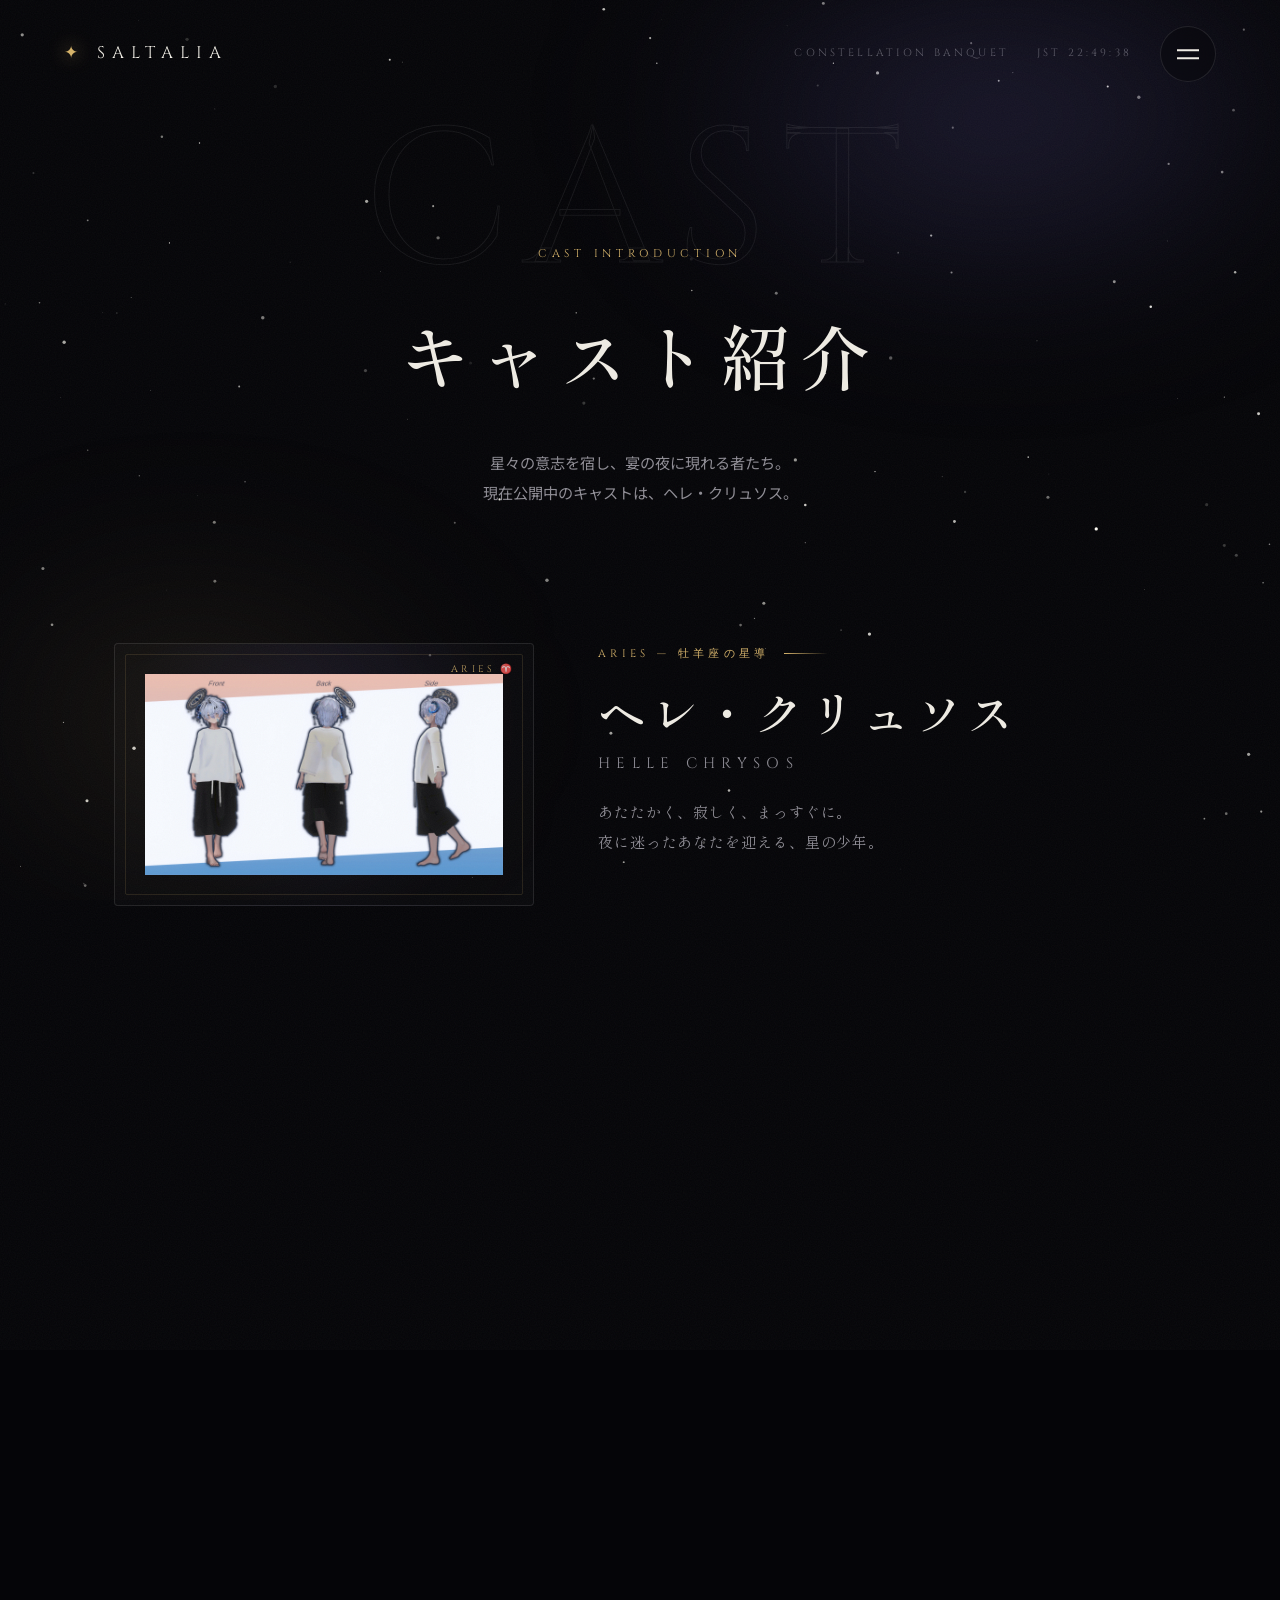
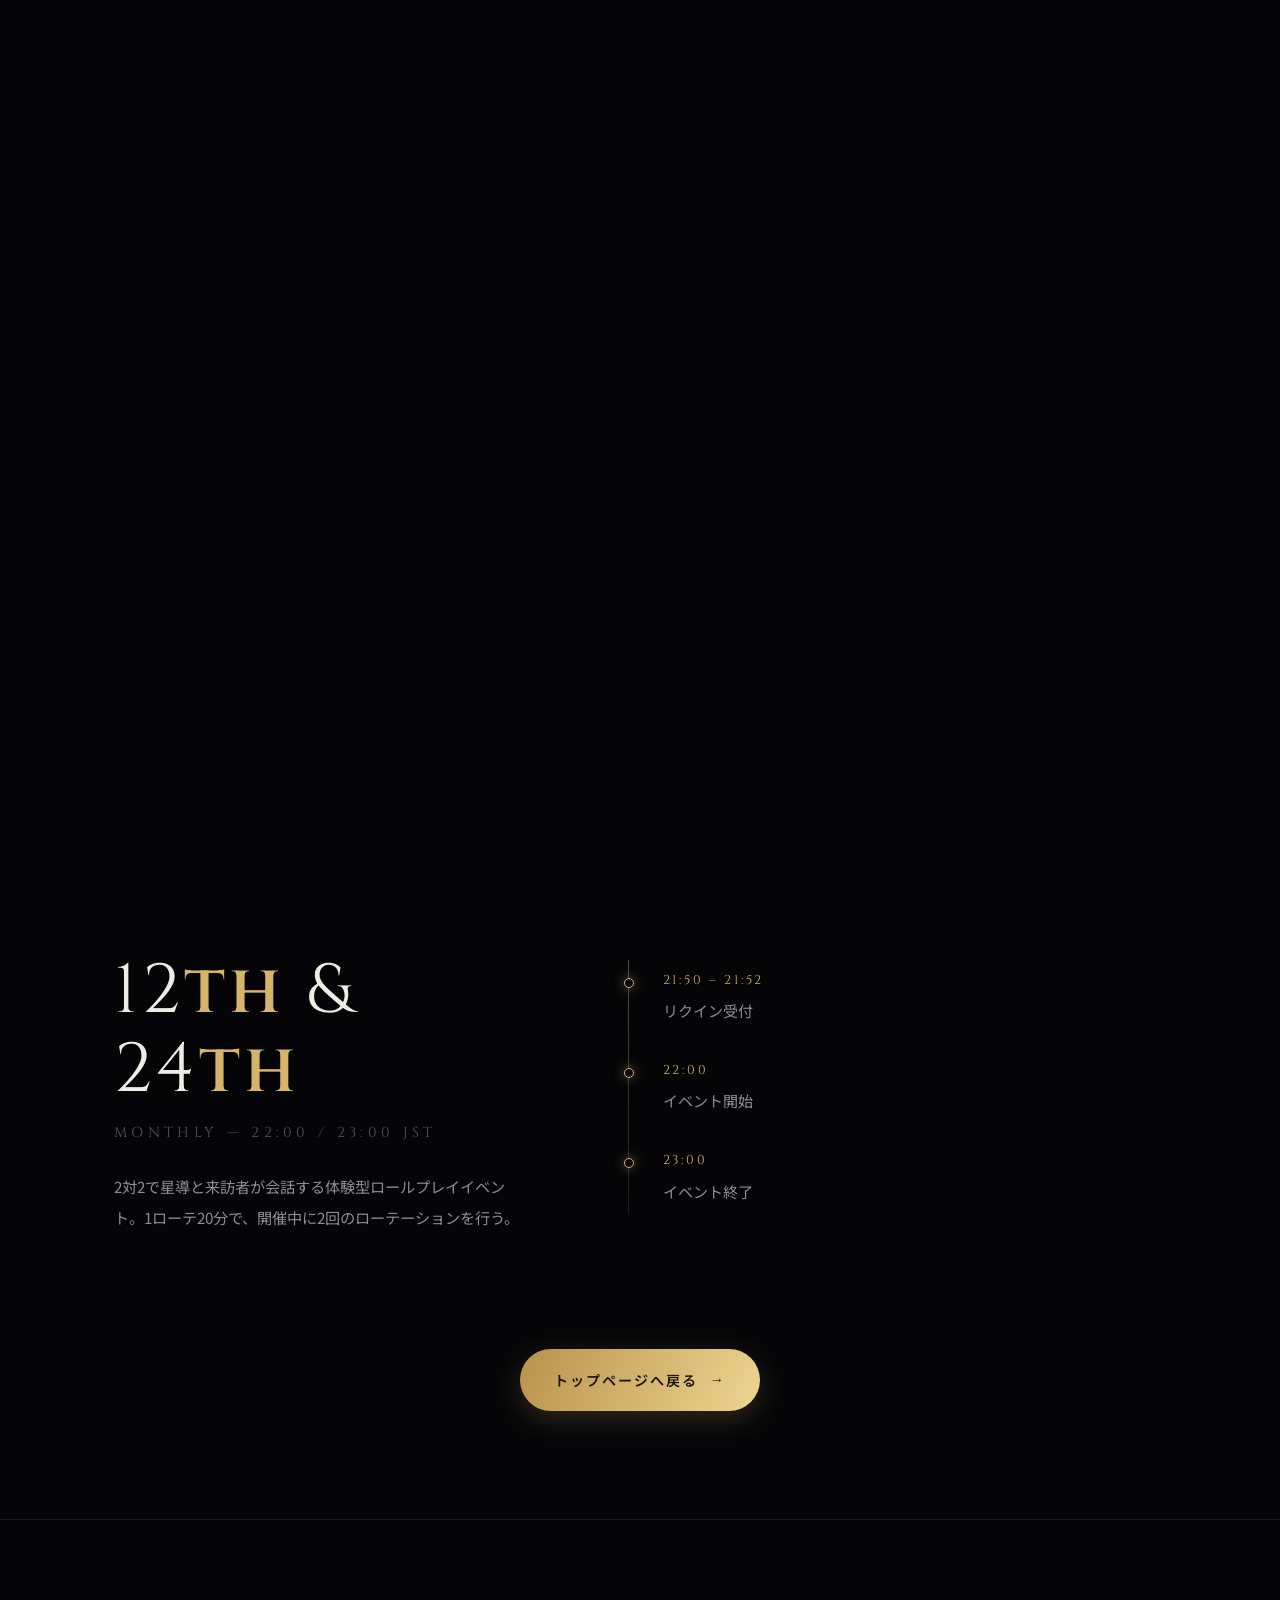
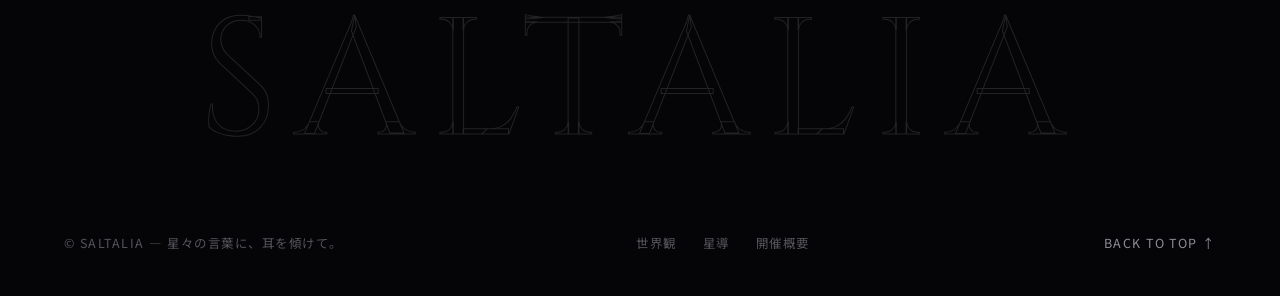
==== cast.html @ f15479ea "Add files via upload" ====
<!doctype html>
<html lang="ja">
<head>
  <meta charset="utf-8" />
  <meta name="viewport" content="width=device-width, initial-scale=1" />
  <title>キャスト紹介｜Saltalia</title>
  <meta name="description" content="Saltalia キャスト紹介ページ。牡羊座の星導、ヘレ・クリュソスのプロフィールを掲載。" />
  <link rel="preconnect" href="https://fonts.googleapis.com">
  <link rel="preconnect" href="https://fonts.gstatic.com" crossorigin>
  <link href="https://fonts.googleapis.com/css2?family=Cinzel:wght@400;500;600&family=Shippori+Mincho:wght@400;500;600&family=Noto+Sans+JP:wght@300;400;500;600&display=swap" rel="stylesheet">
  <link rel="stylesheet" href="styles.css" />
</head>
<body>

  <div class="progress" aria-hidden="true"><i id="progressBar"></i></div>

  <div class="sky" aria-hidden="true">
    <canvas id="starCanvas"></canvas>
    <div class="sky-glow-1"></div>
    <div class="sky-glow-2"></div>
  </div>

  <header class="site-header" id="top">
    <a class="brand" href="index.html"><i>✦</i>SALTALIA</a>
    <div class="header-meta">
      <span class="label">CONSTELLATION BANQUET</span>
      <span class="clock" id="clock">--:--:--</span>
      <button class="menu-btn" type="button" aria-label="メニュー" aria-expanded="false">
        <span></span><span></span>
      </button>
    </div>
  </header>

  <nav class="menu" aria-label="メインメニュー">
    <div class="menu-nav">
      <a href="index.html#story"><em>01</em>世界観</a>
      <a href="index.html#lore"><em>02</em>ことば</a>
      <a href="index.html#cast"><em>03</em>星導と星影</a>
      <a href="index.html#event"><em>04</em>開催概要</a>
      <a href="index.html#visit"><em>05</em>来訪案内</a>
      <a href="cast.html"><em>––</em>キャスト詳細</a>
    </div>
    <div class="menu-aside">
      <p>CONSTELLATION<br>ROLEPLAY EVENT</p>
      <p><strong>12TH &amp; 24TH</strong><br>MONTHLY 22:00 – 23:00</p>
      <p>SOMEWHERE IN<br>THE NIGHT SKY</p>
    </div>
  </nav>

  <main>
    <section class="page-hero">
      <p class="hero-word" aria-hidden="true">CAST</p>
      <p class="hero-eyebrow">CAST INTRODUCTION</p>
      <h1 class="reveal is-visible">キャスト紹介</h1>
      <p class="lead-center reveal is-visible">
        星々の意志を宿し、宴の夜に現れる者たち。<br>
        現在公開中のキャストは、ヘレ・クリュソス。
      </p>
    </section>

    <!-- ==================== helle ==================== -->
    <section class="chapter cast-detail" id="helle">
      <article class="cast-panel">
        <div class="cast-figure reveal">
          <span class="sign">ARIES ♈</span>
          <img src="assets/helle.png" alt="ヘレ・クリュソスの正面・背面・側面の資料画像" />
        </div>
        <div class="cast-info">
          <p class="role reveal">ARIES — 牡羊座の星導</p>
          <h2 class="cast-name reveal">ヘレ・クリュソス</h2>
          <p class="cast-name-en reveal">Helle Chrysos</p>
          <p class="cast-catch reveal">あたたかく、寂しく、まっすぐに。<br>夜に迷ったあなたを迎える、星の少年。</p>
          <p class="reveal">
            人懐っこく、少し甘えるような口調で距離を縮めてくる少年。
            最初は静かで儚げに、けれど言葉を重ねるうちにだんだんと心を開き、
            嬉しそうにはしゃぎながら、まっすぐな瞳で君の話を聞きたがる。
          </p>
          <p class="reveal">
            誰かを大切に思う気持ちは、たしかに残っている。なのに、肝心な記憶だけが欠けている。
            明るく振る舞っていても、ふとした瞬間に寂しさがにじむのは、
            「覚えていたいのに、忘れてしまう」——そんな切なさを、ずっと抱えているから。
          </p>
          <p class="reveal">
            ほしるべとして来訪者を導く存在でありながら、彼自身もまた、星に何かを捧げている。
            だからだろうか。楽しい時間が終わりに近づくと、「もう帰っちゃうの？」と、
            別れを惜しむ感情を隠せなくなる。忘れることを、誰よりも怖がっている少年。
          </p>

          <div class="profile reveal">
            <div><span>星座</span><strong>牡羊座 ♈</strong></div>
            <div><span>一人称</span><strong>ぼく</strong></div>
            <div><span>性別</span><strong>男性</strong></div>
            <div><span>年齢</span><strong>17歳前後の少年のような姿</strong></div>
            <div><span>性格</span><strong>優しい / 人懐っこい / 寂しがり / 甘えたがり</strong></div>
            <div><span>役割</span><strong>夜に迷った人間を導く、ほしるべ</strong></div>
          </div>

          <div class="quote reveal">
            <p>「ようこそ、来訪者さん。ぼくは牡羊座のほしるべ、ヘレ・クリュソス。」</p>
            <p>「今日はここで、君のことをたくさん教えてほしいな。名前も、好きなことも、忘れたくないことも。」</p>
            <p>「……ふふ、大丈夫。ぼくがちゃんと、君のそばで聞いているから。」</p>
          </div>

          <div class="notice reveal">
            <h3>忘れてしまっても——</h3>
            <p>君を大切に思ったことだけは、きっと残っている。覚えていたい。忘れたくない。だから今、君のことを聞かせて。</p>
          </div>

          <ul class="cast-tags reveal">
            <li>人懐っこい</li>
            <li>甘えたがり</li>
            <li>寂しがり</li>
            <li>少し儚い</li>
            <li>感情が素直</li>
            <li>忘れることを怖がっている</li>
          </ul>
        </div>
      </article>
    </section>

    <!-- ==================== event ==================== -->
    <section class="chapter" id="event">
      <div class="chapter-head reveal">
        <p class="chapter-num">EVENT INFO</p>
        <h2 class="chapter-title">開催概要<small>Event Information</small></h2>
      </div>
      <div class="event-layout">
        <div class="reveal">
          <p class="event-date">12<b>th</b> &amp; 24<b>th</b><small>MONTHLY — 22:00 / 23:00 JST</small></p>
          <p class="event-desc">2対2で星導と来訪者が会話する体験型ロールプレイイベント。1ローテ20分で、開催中に2回のローテーションを行う。</p>
        </div>
        <ol class="timeline reveal" style="--d:.15s">
          <li><time>21:50 – 21:52</time><p>リクイン受付</p></li>
          <li><time>22:00</time><p>イベント開始</p></li>
          <li><time>23:00</time><p>イベント終了</p></li>
        </ol>
      </div>
    </section>

    <div class="back-center reveal">
      <a class="btn btn-gold" href="index.html">トップページへ戻る<span class="arrow">→</span></a>
    </div>
  </main>

  <footer class="site-footer">
    <p class="footer-word" aria-hidden="true">SALTALIA</p>
    <div class="footer-bar">
      <p>© SALTALIA — 星々の言葉に、耳を傾けて。</p>
      <nav aria-label="フッターメニュー">
        <a href="index.html#story">世界観</a>
        <a href="index.html#cast">星導</a>
        <a href="index.html#event">開催概要</a>
      </nav>
      <a class="to-top" href="#top">BACK TO TOP ↑</a>
    </div>
  </footer>

  <script src="script.js"></script>
</body>
</html>
---- styles.css ----
/* ==========================================================================
   SALTALIA — editorial / cinematic rebuild v2
   ========================================================================== */
:root {
  --bg: #050508;
  --bg-soft: #0a0a12;
  --panel: #0d0d17;
  --line: rgba(255, 255, 255, 0.1);
  --line-gold: rgba(214, 179, 106, 0.4);
  --text: #efece4;
  --muted: rgba(214, 211, 222, 0.66);
  --faint: rgba(214, 211, 222, 0.38);
  --gold: #d6b36a;
  --gold-bright: #f0d894;
  --serif-jp: "Shippori Mincho", "Noto Serif JP", serif;
  --serif-en: "Cinzel", serif;
  --sans: "Noto Sans JP", system-ui, sans-serif;
  --ease: cubic-bezier(0.19, 1, 0.22, 1);
  --gutter: clamp(20px, 5vw, 80px);
}

* { box-sizing: border-box; margin: 0; padding: 0; }
html { scroll-behavior: smooth; }
html, body { height: auto; }

body {
  background: var(--bg);
  color: var(--text);
  font-family: var(--sans);
  font-weight: 400;
  line-height: 2;
  overflow-x: hidden;
  -webkit-font-smoothing: antialiased;
}
body.is-locked { overflow: hidden; }

::selection { background: rgba(214, 179, 106, 0.3); color: #fff; }
::-webkit-scrollbar { width: 8px; }
::-webkit-scrollbar-track { background: var(--bg); }
::-webkit-scrollbar-thumb { background: rgba(255, 255, 255, 0.12); border-radius: 99px; }
::-webkit-scrollbar-thumb:hover { background: rgba(214, 179, 106, 0.4); }

img { max-width: 100%; display: block; }
a { color: inherit; text-decoration: none; }
ul, ol { list-style: none; }

/* film grain */
body::after {
  content: "";
  position: fixed; inset: -50%;
  z-index: 90;
  pointer-events: none;
  opacity: 0.045;
  background-image: url("data:image/svg+xml,%3Csvg xmlns='http://www.w3.org/2000/svg' width='160' height='160'%3E%3Cfilter id='n'%3E%3CfeTurbulence type='fractalNoise' baseFrequency='0.85' numOctaves='2'/%3E%3C/filter%3E%3Crect width='160' height='160' filter='url(%23n)'/%3E%3C/svg%3E");
  animation: grain 9s steps(10) infinite;
}
@keyframes grain {
  0%, 100% { transform: translate(0, 0); }
  20% { transform: translate(-3%, 2%); }
  40% { transform: translate(2%, -3%); }
  60% { transform: translate(-2%, -2%); }
  80% { transform: translate(3%, 3%); }
}

/* ==========================================================================
   loader
   ========================================================================== */
.loader {
  position: fixed; inset: 0; z-index: 200;
  display: grid; place-items: center;
  background: var(--bg);
  transition: opacity 0.9s ease 0.15s, visibility 0.9s ease 0.15s;
}
.loader.is-done { opacity: 0; visibility: hidden; }
.loader-mark {
  display: flex; flex-direction: column; align-items: center; gap: 18px;
}
.loader-mark .word {
  font-family: var(--serif-en);
  font-size: clamp(1.2rem, 3.4vw, 2rem);
  letter-spacing: 0.55em;
  text-indent: 0.55em;
  color: var(--text);
}
.loader-mark .word span { opacity: 0; animation: letterIn 0.9s var(--ease) forwards; }
@keyframes letterIn { from { opacity: 0; transform: translateY(14px); filter: blur(4px); } to { opacity: 1; transform: none; filter: none; } }
.loader-line {
  width: 120px; height: 1px;
  background: rgba(255, 255, 255, 0.12);
  position: relative; overflow: hidden;
}
.loader-line::after {
  content: ""; position: absolute; inset: 0;
  background: var(--gold);
  transform: translateX(-100%);
  animation: loadBar 1.1s var(--ease) 0.2s forwards;
}
@keyframes loadBar { to { transform: translateX(0); } }

/* scroll progress */
.progress {
  position: fixed; top: 0; left: 0; right: 0; height: 2px; z-index: 110;
  pointer-events: none;
}
.progress i {
  display: block; height: 100%; width: 100%;
  background: linear-gradient(90deg, var(--gold), var(--gold-bright));
  transform-origin: left;
  transform: scaleX(0);
}

/* ==========================================================================
   sky
   ========================================================================== */
.sky { position: fixed; inset: 0; z-index: 0; pointer-events: none; overflow: hidden; }
#starCanvas { position: absolute; inset: 0; width: 100%; height: 100%; }
.sky-glow-1, .sky-glow-2 { position: absolute; inset: 0; filter: blur(90px); }
.sky-glow-1 {
  background: radial-gradient(ellipse 40% 30% at 78% 12%, rgba(90, 82, 160, 0.35), transparent 70%);
  animation: skyDrift 18s ease-in-out infinite alternate;
}
.sky-glow-2 {
  background: radial-gradient(ellipse 35% 28% at 15% 80%, rgba(214, 179, 106, 0.12), transparent 70%);
  animation: skyDrift 24s ease-in-out infinite alternate-reverse;
}
@keyframes skyDrift { from { transform: translate3d(-1.5%, -1%, 0); } to { transform: translate3d(1.5%, 1.5%, 0) scale(1.06); } }

main, .site-footer { position: relative; z-index: 1; }

/* ==========================================================================
   header / menu
   ========================================================================== */
.site-header {
  position: fixed; top: 0; left: 0; right: 0; z-index: 120;
  display: flex; align-items: center; justify-content: space-between;
  padding: 26px var(--gutter);
  transition: padding 0.5s var(--ease);
  pointer-events: none;
}
.site-header > * { pointer-events: auto; }
.site-header.is-scrolled { padding-top: 14px; padding-bottom: 14px; }
.site-header::before {
  content: ""; position: absolute; inset: 0;
  background: linear-gradient(to bottom, rgba(5, 5, 8, 0.85), transparent);
  opacity: 0; transition: opacity 0.5s ease;
  pointer-events: none;
}
.site-header.is-scrolled::before { opacity: 1; }

.brand {
  position: relative;
  font-family: var(--serif-en);
  font-size: 1.05rem;
  letter-spacing: 0.42em;
  display: inline-flex; align-items: center; gap: 12px;
}
.brand i {
  font-style: normal; color: var(--gold);
  text-shadow: 0 0 18px rgba(214, 179, 106, 0.9);
  animation: markPulse 4s ease-in-out infinite;
}
@keyframes markPulse { 0%, 100% { opacity: 1; } 50% { opacity: 0.4; } }

.header-meta {
  position: relative;
  display: flex; align-items: center; gap: 28px;
  font-family: var(--serif-en);
  font-size: 0.66rem;
  letter-spacing: 0.3em;
  color: var(--faint);
}
.header-meta .clock { min-width: 88px; text-align: right; }

.menu-btn {
  position: relative;
  width: 56px; height: 56px;
  border: 1px solid var(--line);
  border-radius: 50%;
  background: rgba(5, 5, 8, 0.4);
  backdrop-filter: blur(12px);
  cursor: pointer;
  display: grid; place-items: center;
  transition: border-color 0.4s ease, transform 0.4s var(--ease);
}
.menu-btn:hover { border-color: var(--line-gold); transform: scale(1.06); }
.menu-btn span {
  position: absolute; left: 50%; top: 50%;
  width: 22px; height: 1.5px;
  background: var(--text);
  transition: transform 0.45s var(--ease), background 0.3s;
}
.menu-btn span:nth-child(1) { transform: translate(-50%, calc(-50% - 4px)); }
.menu-btn span:nth-child(2) { transform: translate(-50%, calc(-50% + 4px)); }
body.menu-open .menu-btn span:nth-child(1) { transform: translate(-50%, -50%) rotate(45deg); }
body.menu-open .menu-btn span:nth-child(2) { transform: translate(-50%, -50%) rotate(-45deg); }

/* fullscreen menu */
.menu {
  position: fixed; inset: 0; z-index: 115;
  background: rgba(5, 5, 8, 0.9);
  backdrop-filter: blur(28px);
  -webkit-backdrop-filter: blur(28px);
  display: grid;
  grid-template-columns: 1fr auto;
  align-items: center;
  padding: 0 var(--gutter);
  clip-path: circle(0% at calc(100% - 54px - var(--gutter)) 54px);
  visibility: hidden;
  transition: clip-path 0.8s var(--ease), visibility 0.8s;
}
body.menu-open .menu { clip-path: circle(150% at calc(100% - 54px - var(--gutter)) 54px); visibility: visible; }
.menu-nav { display: grid; gap: 4px; }
.menu-nav a {
  position: relative;
  display: flex; align-items: baseline; gap: 22px;
  padding: 14px 0;
  font-family: var(--serif-jp);
  font-size: clamp(1.7rem, 4.6vw, 3rem);
  letter-spacing: 0.12em;
  color: var(--muted);
  transition: color 0.4s ease, padding-left 0.5s var(--ease);
  opacity: 0; transform: translateY(26px);
}
body.menu-open .menu-nav a { opacity: 1; transform: none; transition: color 0.4s, padding-left 0.5s var(--ease), opacity 0.7s var(--ease), transform 0.7s var(--ease); }
body.menu-open .menu-nav a:nth-child(1) { transition-delay: 0s, 0s, 0.18s, 0.18s; }
body.menu-open .menu-nav a:nth-child(2) { transition-delay: 0s, 0s, 0.24s, 0.24s; }
body.menu-open .menu-nav a:nth-child(3) { transition-delay: 0s, 0s, 0.3s, 0.3s; }
body.menu-open .menu-nav a:nth-child(4) { transition-delay: 0s, 0s, 0.36s, 0.36s; }
body.menu-open .menu-nav a:nth-child(5) { transition-delay: 0s, 0s, 0.42s, 0.42s; }
body.menu-open .menu-nav a:nth-child(6) { transition-delay: 0s, 0s, 0.48s, 0.48s; }
.menu-nav a em {
  font-style: normal;
  font-family: var(--serif-en);
  font-size: 0.68rem;
  letter-spacing: 0.3em;
  color: var(--gold);
  opacity: 0.75;
}
.menu-nav a:hover { color: var(--text); padding-left: 18px; }
.menu-nav a::before {
  content: ""; position: absolute; left: 0; bottom: 6px;
  width: 100%; height: 1px;
  background: linear-gradient(90deg, rgba(214, 179, 106, 0.4), transparent 65%);
  transform: scaleX(0); transform-origin: left;
  transition: transform 0.6s var(--ease);
}
.menu-nav a:hover::before { transform: scaleX(1); }
.menu-aside {
  display: grid; gap: 10px;
  text-align: right;
  font-family: var(--serif-en);
  font-size: 0.66rem;
  letter-spacing: 0.32em;
  color: var(--faint);
}
.menu-aside strong { color: var(--gold); font-weight: 500; }

/* ==========================================================================
   hero
   ========================================================================== */
.hero {
  position: relative;
  min-height: 100svh;
  display: flex; flex-direction: column; justify-content: center;
  padding: 140px var(--gutter) 120px;
  overflow: hidden;
  isolation: isolate;
}
.hero-image {
  position: absolute; inset: 0; z-index: -2;
  background:
    linear-gradient(100deg, var(--bg) 22%, rgba(5, 5, 8, 0.55) 55%, rgba(5, 5, 8, 0.35) 74%, var(--bg) 100%),
    linear-gradient(to top, var(--bg) 4%, transparent 36%),
    linear-gradient(to bottom, rgba(5, 5, 8, 0.8) 0%, transparent 32%),
    url("assets/saltalia-hero-clean.png") 68% center / cover no-repeat;
  transform: scale(1.06);
  will-change: transform;
  animation: heroZoom 3.2s var(--ease) forwards;
}
@keyframes heroZoom { from { transform: scale(1.16); filter: blur(6px); } to { transform: scale(1.06); filter: blur(0); } }
.hero-word {
  position: absolute; left: 0; right: 0; bottom: 4vh; z-index: -1;
  font-family: var(--serif-en);
  font-size: clamp(4.5rem, 15vw, 15rem);
  line-height: 1;
  letter-spacing: 0.08em;
  text-align: center;
  white-space: nowrap;
  color: transparent;
  -webkit-text-stroke: 1px rgba(255, 255, 255, 0.07);
  user-select: none;
  pointer-events: none;
}
.hero-inner { max-width: 1180px; width: 100%; margin: 0 auto; }
.hero-eyebrow {
  display: inline-flex; align-items: center; gap: 16px;
  font-family: var(--serif-en);
  font-size: 0.7rem;
  letter-spacing: 0.42em;
  color: var(--gold);
  margin-bottom: 36px;
}
.hero-eyebrow::after { content: ""; width: 70px; height: 1px; background: linear-gradient(90deg, var(--gold), transparent); }
.hero h1 {
  font-family: var(--serif-jp);
  font-weight: 500;
  font-size: clamp(2.5rem, 7.2vw, 6rem);
  line-height: 1.42;
  letter-spacing: 0.06em;
}
.hero h1 .line { display: block; overflow: hidden; }
.hero h1 .line > span { display: inline-block; transform: translateY(110%); transition: transform 1.2s var(--ease); }
body.is-ready .hero h1 .line:nth-child(1) > span { transform: none; transition-delay: 0.55s; }
body.is-ready .hero h1 .line:nth-child(2) > span { transform: none; transition-delay: 0.7s; }
.hero-lead {
  margin: 38px 0 52px;
  max-width: 560px;
  color: var(--muted);
  font-size: 0.98rem;
  opacity: 0; transform: translateY(20px);
  transition: opacity 1.1s var(--ease) 1.05s, transform 1.1s var(--ease) 1.05s;
}
body.is-ready .hero-lead { opacity: 1; transform: none; }
.hero-actions {
  display: flex; flex-wrap: wrap; gap: 18px;
  opacity: 0; transform: translateY(20px);
  transition: opacity 1.1s var(--ease) 1.25s, transform 1.1s var(--ease) 1.25s;
}
body.is-ready .hero-actions { opacity: 1; transform: none; }

.hero-side {
  position: absolute; right: calc(var(--gutter) * 0.5); top: 50%;
  transform: translateY(-50%);
  writing-mode: vertical-rl;
  font-family: var(--serif-jp);
  font-size: 0.82rem;
  letter-spacing: 0.5em;
  color: var(--faint);
  display: flex; align-items: center; gap: 20px;
}
.hero-side::after { content: ""; width: 1px; height: 90px; background: linear-gradient(to bottom, var(--line-gold), transparent); }

.hero-foot {
  position: absolute; left: var(--gutter); right: var(--gutter); bottom: 30px;
  display: flex; justify-content: space-between; align-items: flex-end;
  font-family: var(--serif-en);
  font-size: 0.64rem;
  letter-spacing: 0.3em;
  color: var(--faint);
}
.scroll-cue { display: flex; flex-direction: column; align-items: center; gap: 12px; }
.scroll-cue::after {
  content: ""; width: 1px; height: 56px;
  background: linear-gradient(to bottom, var(--gold), transparent);
  animation: cue 2.4s var(--ease) infinite;
  transform-origin: top;
}
@keyframes cue {
  0% { transform: scaleY(0); opacity: 0; }
  30% { transform: scaleY(1); opacity: 1; }
  100% { transform: scaleY(1) translateY(18px); opacity: 0; }
}

/* ==========================================================================
   buttons
   ========================================================================== */
.btn {
  position: relative;
  display: inline-flex; align-items: center; justify-content: center; gap: 12px;
  min-width: 190px;
  padding: 17px 34px;
  border-radius: 999px;
  font-size: 0.88rem;
  letter-spacing: 0.14em;
  overflow: hidden;
  transition: transform 0.4s var(--ease), box-shadow 0.4s ease, border-color 0.4s, color 0.4s;
}
.btn:hover { transform: translateY(-3px); }
.btn .arrow { font-family: var(--serif-en); transition: transform 0.4s var(--ease); }
.btn:hover .arrow { transform: translateX(5px); }
.btn-gold {
  color: #171204;
  font-weight: 600;
  background: linear-gradient(115deg, #b9924c, var(--gold-bright) 50%, #b9924c);
  background-size: 220% 100%;
  box-shadow: 0 8px 30px rgba(214, 179, 106, 0.2);
}
.btn-gold:hover { background-position: 100% 0; box-shadow: 0 16px 44px rgba(214, 179, 106, 0.32); }
.btn-line { border: 1px solid var(--line); color: var(--text); background: rgba(255, 255, 255, 0.03); backdrop-filter: blur(8px); }
.btn-line:hover { border-color: var(--line-gold); background: rgba(214, 179, 106, 0.06); }

/* ==========================================================================
   marquee
   ========================================================================== */
.marquee {
  position: relative;
  overflow: hidden;
  padding: 30px 0;
  border-top: 1px solid var(--line);
  border-bottom: 1px solid var(--line);
  background: rgba(255, 255, 255, 0.015);
  -webkit-mask-image: linear-gradient(90deg, transparent, #000 6%, #000 94%, transparent);
  mask-image: linear-gradient(90deg, transparent, #000 6%, #000 94%, transparent);
}
.marquee-track {
  display: flex; align-items: center; gap: 64px;
  width: max-content;
  animation: marquee 40s linear infinite;
}
.marquee:hover .marquee-track { animation-play-state: paused; }
.marquee-track span {
  font-family: var(--serif-jp);
  font-size: 1.05rem;
  letter-spacing: 0.26em;
  white-space: nowrap;
  color: var(--muted);
}
.marquee-track em {
  font-style: normal; font-family: var(--serif-en);
  color: var(--gold); opacity: 0.85;
  text-shadow: 0 0 14px rgba(214, 179, 106, 0.6);
}
@keyframes marquee { to { transform: translateX(-50%); } }

/* ==========================================================================
   chapters (common section layout)
   ========================================================================== */
.chapter {
  position: relative;
  max-width: 1180px;
  margin: 0 auto;
  padding: clamp(90px, 13vh, 160px) var(--gutter);
}
.chapter-head {
  display: flex; align-items: baseline; gap: 26px;
  margin-bottom: clamp(44px, 7vh, 80px);
}
.chapter-num {
  font-family: var(--serif-en);
  font-size: 0.78rem;
  letter-spacing: 0.3em;
  color: var(--gold);
  white-space: nowrap;
}
.chapter-num::after { content: ""; display: inline-block; vertical-align: middle; width: 46px; height: 1px; margin-left: 18px; background: linear-gradient(90deg, var(--gold), transparent); }
.chapter-title {
  font-family: var(--serif-jp);
  font-weight: 500;
  font-size: clamp(1.9rem, 4.4vw, 3.2rem);
  letter-spacing: 0.1em;
  line-height: 1.3;
}
.chapter-title small {
  display: block;
  margin-top: 10px;
  font-family: var(--serif-en);
  font-size: 0.66rem;
  font-weight: 400;
  letter-spacing: 0.44em;
  color: var(--faint);
  text-transform: uppercase;
}
.chapter-ghost {
  position: absolute; right: var(--gutter); top: clamp(60px, 9vh, 120px);
  font-family: var(--serif-en);
  font-size: clamp(4rem, 10vw, 9rem);
  line-height: 1;
  color: transparent;
  -webkit-text-stroke: 1px rgba(255, 255, 255, 0.06);
  pointer-events: none; user-select: none;
}

/* ---------- story ---------- */
.story-layout { display: grid; grid-template-columns: 1fr 0.85fr; gap: clamp(40px, 6vw, 90px); align-items: start; }
.story-text p { color: var(--muted); margin-bottom: 26px; font-size: 0.98rem; }
.story-text .em {
  font-family: var(--serif-jp);
  color: var(--gold-bright);
  font-size: 1.22rem;
  line-height: 2.1;
  letter-spacing: 0.08em;
  border-left: 1px solid var(--line-gold);
  padding-left: 24px;
  margin-top: 40px;
}
.story-visual { position: sticky; top: 120px; }
.constellation {
  position: relative;
  aspect-ratio: 1 / 0.86;
  border: 1px solid var(--line);
  border-radius: 4px;
  background: radial-gradient(circle at 60% 30%, rgba(90, 82, 160, 0.12), transparent 60%);
  overflow: hidden;
}
.constellation::after {
  content: "CONSTELLATION — ARIES";
  position: absolute; left: 18px; bottom: 14px;
  font-family: var(--serif-en);
  font-size: 0.58rem; letter-spacing: 0.3em;
  color: var(--faint);
}
.constellation svg { position: absolute; inset: 8%; width: 84%; height: 84%; }
.constellation polyline {
  fill: none; stroke: rgba(214, 179, 106, 0.5); stroke-width: 1;
  stroke-dasharray: 5 8;
  animation: dash 40s linear infinite;
}
@keyframes dash { to { stroke-dashoffset: -800; } }
.constellation i {
  position: absolute; width: 7px; height: 7px; border-radius: 50%;
  background: #fff;
  box-shadow: 0 0 14px rgba(255, 255, 255, 0.9), 0 0 34px rgba(214, 179, 106, 0.5);
  animation: starPulse 2.8s ease-in-out infinite alternate;
}
.constellation i:nth-child(2) { left: 16%; top: 66%; }
.constellation i:nth-child(3) { left: 34%; top: 30%; animation-delay: 0.3s; }
.constellation i:nth-child(4) { left: 52%; top: 48%; animation-delay: 0.6s; }
.constellation i:nth-child(5) { left: 70%; top: 20%; animation-delay: 0.9s; }
.constellation i:nth-child(6) { left: 85%; top: 58%; animation-delay: 1.2s; }
@keyframes starPulse { to { transform: scale(1.6); opacity: 0.6; } }

/* ---------- index rows (lore / guide) ---------- */
.index-rows { border-top: 1px solid var(--line); }
.index-row {
  position: relative;
  display: grid;
  grid-template-columns: 90px 260px 1fr 40px;
  gap: 28px;
  align-items: center;
  padding: 40px 8px;
  border-bottom: 1px solid var(--line);
  transition: background 0.5s ease, padding-left 0.5s var(--ease);
}
.index-row:hover { background: linear-gradient(90deg, rgba(214, 179, 106, 0.05), transparent 70%); padding-left: 22px; }
.index-row .no {
  font-family: var(--serif-en);
  font-size: 0.72rem; letter-spacing: 0.24em;
  color: var(--faint);
  transition: color 0.4s;
}
.index-row:hover .no { color: var(--gold); }
.index-row .ttl {
  font-family: var(--serif-jp);
  font-weight: 500;
  font-size: 1.35rem;
  letter-spacing: 0.1em;
}
.index-row .ttl small {
  display: block;
  font-family: var(--serif-en);
  font-size: 0.6rem; font-weight: 400;
  letter-spacing: 0.34em; text-transform: uppercase;
  color: var(--gold); opacity: 0.8;
  margin-top: 6px;
}
.index-row .desc { color: var(--muted); font-size: 0.92rem; line-height: 1.95; }
.index-row .mark {
  font-family: var(--serif-en);
  color: var(--gold);
  opacity: 0; transform: translateX(-8px);
  transition: opacity 0.4s, transform 0.5s var(--ease);
}
.index-row:hover .mark { opacity: 1; transform: none; }

/* ---------- cast panels ---------- */
.cast-panel {
  position: relative;
  display: grid;
  grid-template-columns: minmax(300px, 0.85fr) 1.15fr;
  gap: clamp(34px, 5vw, 70px);
  align-items: center;
  padding: clamp(40px, 6vh, 70px) 0;
}
.cast-panel + .cast-panel { border-top: 1px solid var(--line); }
.cast-panel.reverse { grid-template-columns: 1.15fr minmax(300px, 0.85fr); }
.cast-panel.reverse .cast-figure { order: 2; }
.cast-panel.reverse .cast-info { order: 1; }
.cast-figure {
  position: relative;
  border-radius: 4px;
  overflow: hidden;
  background: radial-gradient(circle at 50% 32%, rgba(90, 82, 160, 0.16), rgba(255, 255, 255, 0.02) 70%);
  border: 1px solid var(--line);
  padding: clamp(16px, 2.4vw, 30px);
  transition: border-color 0.5s ease;
}
.cast-panel:hover .cast-figure { border-color: var(--line-gold); }
.cast-figure::before {
  content: ""; position: absolute; inset: 10px;
  border: 1px solid rgba(214, 179, 106, 0.14);
  border-radius: 2px;
  pointer-events: none;
}
.cast-figure img {
  width: 100%; max-height: 460px; object-fit: contain;
  transition: transform 0.9s var(--ease);
}
.cast-panel:hover .cast-figure img { transform: scale(1.035); }
.cast-figure .sign {
  position: absolute; top: 16px; right: 18px;
  font-family: var(--serif-en);
  font-size: 0.6rem; letter-spacing: 0.32em;
  color: var(--gold); opacity: 0.85;
}
.cast-info .role {
  font-family: var(--serif-en);
  font-size: 0.68rem; letter-spacing: 0.4em;
  color: var(--gold);
  margin-bottom: 16px;
  display: flex; align-items: center; gap: 14px;
}
.cast-info .role::after { content: ""; width: 44px; height: 1px; background: linear-gradient(90deg, var(--gold), transparent); }
.cast-name {
  font-family: var(--serif-jp);
  font-weight: 500;
  font-size: clamp(1.9rem, 4vw, 3rem);
  letter-spacing: 0.1em;
  line-height: 1.3;
  margin-bottom: 6px;
}
.cast-name-en {
  font-family: var(--serif-en);
  font-size: 0.68rem; letter-spacing: 0.42em;
  color: var(--faint); text-transform: uppercase;
  margin-bottom: 26px;
}
.cast-catch {
  font-family: var(--serif-jp);
  color: var(--gold-bright);
  font-size: 1.06rem;
  letter-spacing: 0.06em;
  line-height: 2;
  margin-bottom: 20px;
}
.cast-info > p { color: var(--muted); font-size: 0.94rem; margin-bottom: 18px; }
.cast-tags { display: flex; flex-wrap: wrap; gap: 9px; margin: 26px 0 34px; }
.cast-tags li {
  font-size: 0.78rem; letter-spacing: 0.08em;
  color: var(--muted);
  padding: 7px 15px;
  border: 1px solid var(--line);
  border-radius: 999px;
  transition: border-color 0.4s, color 0.4s;
}
.cast-tags li:hover { border-color: var(--line-gold); color: var(--gold-bright); }
.text-link {
  position: relative;
  display: inline-flex; align-items: center; gap: 12px;
  font-family: var(--serif-en);
  font-size: 0.74rem; letter-spacing: 0.3em;
  color: var(--text);
  padding-bottom: 8px;
}
.text-link::after {
  content: ""; position: absolute; left: 0; right: 0; bottom: 0;
  height: 1px; background: var(--gold);
  transform-origin: left;
  transition: transform 0.5s var(--ease);
}
.text-link:hover::after { transform: scaleX(0.4); }
.text-link .arrow { color: var(--gold); transition: transform 0.4s var(--ease); }
.text-link:hover .arrow { transform: translateX(6px); }

.cast-more { margin-top: clamp(40px, 6vh, 64px); text-align: center; }

/* ---------- event ---------- */
.event-layout { display: grid; grid-template-columns: 0.9fr 1.1fr; gap: clamp(36px, 5vw, 80px); align-items: start; }
.event-date {
  font-family: var(--serif-en);
  font-size: clamp(2.6rem, 5.4vw, 4.4rem);
  line-height: 1.15;
  letter-spacing: 0.06em;
  color: var(--text);
}
.event-date b { color: var(--gold); font-weight: 600; }
.event-date small {
  display: block;
  font-size: 0.9rem; letter-spacing: 0.3em;
  color: var(--faint);
  margin-top: 14px;
}
.event-desc { margin-top: 30px; color: var(--muted); font-size: 0.95rem; max-width: 420px; }
.event-facts { margin-top: 34px; display: grid; gap: 0; border-top: 1px solid var(--line); }
.event-facts div {
  display: grid; grid-template-columns: 110px 1fr; gap: 18px;
  padding: 16px 4px;
  border-bottom: 1px solid var(--line);
  font-size: 0.92rem;
}
.event-facts dt { color: var(--gold); letter-spacing: 0.12em; font-weight: 500; }
.event-facts dd { color: var(--muted); }

.timeline { position: relative; padding-left: 34px; }
.timeline::before {
  content: ""; position: absolute; left: 5px; top: 8px; bottom: 8px;
  width: 1px;
  background: linear-gradient(to bottom, var(--line-gold), var(--line));
}
.timeline li { position: relative; padding: 16px 0 16px 6px; }
.timeline li::before {
  content: ""; position: absolute; left: -32.5px; top: 26px;
  width: 8px; height: 8px; border-radius: 50%;
  background: var(--bg);
  border: 1px solid var(--gold);
  box-shadow: 0 0 12px rgba(214, 179, 106, 0.5);
  transition: background 0.4s;
}
.timeline li:hover::before { background: var(--gold); }
.timeline time {
  display: block;
  font-family: var(--serif-en);
  font-size: 0.8rem; letter-spacing: 0.22em;
  color: var(--gold);
  margin-bottom: 4px;
}
.timeline p { color: var(--muted); font-size: 0.94rem; line-height: 1.9; }

/* ---------- visit ---------- */
.visit {
  position: relative;
  text-align: center;
  padding: clamp(110px, 16vh, 190px) var(--gutter);
  overflow: hidden;
}
.visit::before {
  content: "";
  position: absolute; left: 50%; top: 50%;
  width: min(88vw, 900px); aspect-ratio: 1;
  transform: translate(-50%, -50%);
  border: 1px solid rgba(214, 179, 106, 0.14);
  border-radius: 50%;
  animation: slowSpin 60s linear infinite;
  pointer-events: none;
}
.visit::after {
  content: "";
  position: absolute; left: 50%; top: 50%;
  width: min(66vw, 640px); aspect-ratio: 1;
  transform: translate(-50%, -50%);
  border: 1px dashed rgba(255, 255, 255, 0.07);
  border-radius: 50%;
  animation: slowSpin 90s linear infinite reverse;
  pointer-events: none;
}
@keyframes slowSpin { to { transform: translate(-50%, -50%) rotate(360deg); } }
.visit .chapter-num { justify-content: center; display: inline-flex; margin-bottom: 26px; }
.visit h2 {
  font-family: var(--serif-jp);
  font-weight: 500;
  font-size: clamp(1.9rem, 4.6vw, 3.4rem);
  letter-spacing: 0.12em;
  line-height: 1.6;
  margin-bottom: 26px;
}
.visit p { color: var(--muted); max-width: 520px; margin: 0 auto 44px; font-size: 0.95rem; }
.visit-meta {
  display: flex; justify-content: center; flex-wrap: wrap; gap: clamp(20px, 4vw, 60px);
  margin-bottom: 50px;
  font-size: 0.86rem;
}
.visit-meta span { color: var(--faint); letter-spacing: 0.14em; }
.visit-meta b { color: var(--gold-bright); font-weight: 500; margin-left: 10px; letter-spacing: 0.1em; }

/* ==========================================================================
   footer
   ========================================================================== */
.site-footer {
  border-top: 1px solid var(--line);
  padding: clamp(60px, 9vh, 100px) var(--gutter) 40px;
  overflow: hidden;
}
.footer-word {
  font-family: var(--serif-en);
  font-size: clamp(3.4rem, 13vw, 12rem);
  line-height: 1;
  letter-spacing: 0.1em;
  text-align: center;
  color: transparent;
  -webkit-text-stroke: 1px rgba(255, 255, 255, 0.12);
  transition: color 1s ease, text-shadow 1s ease;
  user-select: none;
  margin-bottom: clamp(40px, 7vh, 70px);
}
.footer-word:hover {
  color: rgba(214, 179, 106, 0.16);
  text-shadow: 0 0 60px rgba(214, 179, 106, 0.25);
}
.footer-bar {
  display: flex; justify-content: space-between; align-items: center; flex-wrap: wrap; gap: 18px;
  font-size: 0.78rem;
  color: var(--faint);
  letter-spacing: 0.12em;
}
.footer-bar nav { display: flex; gap: 26px; }
.footer-bar nav a { color: var(--faint); transition: color 0.3s; }
.footer-bar nav a:hover { color: var(--gold); }
.to-top { display: inline-flex; align-items: center; gap: 10px; color: var(--muted); transition: color 0.3s; }
.to-top:hover { color: var(--gold); }

/* ==========================================================================
   cast page
   ========================================================================== */
.page-hero {
  position: relative;
  padding: clamp(180px, 26vh, 260px) var(--gutter) clamp(60px, 9vh, 100px);
  text-align: center;
  overflow: hidden;
}
.page-hero .hero-word { bottom: auto; top: 12vh; }
.page-hero h1 {
  font-family: var(--serif-jp);
  font-weight: 500;
  font-size: clamp(2.3rem, 6vw, 4.4rem);
  letter-spacing: 0.14em;
  margin: 18px 0 22px;
}
.page-hero .hero-eyebrow { justify-content: center; margin-bottom: 0; }
.page-hero .hero-eyebrow::after { display: none; }
.page-hero p.lead-center { color: var(--muted); max-width: 560px; margin: 0 auto; font-size: 0.95rem; }

.profile {
  display: grid;
  grid-template-columns: repeat(2, minmax(0, 1fr));
  gap: 10px;
  margin: 30px 0;
}
.profile div {
  border: 1px solid var(--line);
  border-radius: 3px;
  padding: 14px 18px;
  transition: border-color 0.4s, background 0.4s;
}
.profile div:hover { border-color: var(--line-gold); background: rgba(214, 179, 106, 0.04); }
.profile span {
  display: block;
  font-size: 0.68rem; letter-spacing: 0.24em;
  color: var(--gold);
  margin-bottom: 5px;
}
.profile strong { font-weight: 500; font-size: 0.9rem; line-height: 1.7; }

.quote {
  position: relative;
  margin: 32px 0;
  padding: 6px 0 6px 26px;
  border-left: 1px solid var(--line-gold);
}
.quote p {
  font-family: var(--serif-jp);
  color: var(--text);
  font-size: 1rem;
  letter-spacing: 0.05em;
  line-height: 2.1;
}
.quote p + p { margin-top: 8px; }

.notice {
  margin: 30px 0;
  padding: 20px 24px;
  border: 1px solid rgba(214, 179, 106, 0.22);
  border-radius: 3px;
  background: rgba(214, 179, 106, 0.045);
}
.notice h3 {
  font-family: var(--serif-jp);
  font-size: 0.95rem;
  letter-spacing: 0.14em;
  color: var(--gold-bright);
  margin-bottom: 8px;
}
.notice p { color: var(--muted); font-size: 0.88rem; line-height: 1.95; }

.cast-detail { padding-top: 0; }
.cast-detail .cast-figure { position: sticky; top: 110px; align-self: start; }
.back-center { text-align: center; padding-bottom: clamp(80px, 12vh, 140px); }

/* ==========================================================================
   reveal
   ========================================================================== */
.reveal {
  opacity: 0;
  transform: translateY(40px);
  transition: opacity 1.1s var(--ease), transform 1.1s var(--ease);
  transition-delay: var(--d, 0s);
}
.reveal.is-visible { opacity: 1; transform: none; }
.reveal-line { overflow: hidden; }
.reveal-line > .inner { display: inline-block; transform: translateY(110%); transition: transform 1.1s var(--ease) var(--d, 0s); }
.reveal-line.is-visible > .inner { transform: none; }

/* mouse sparkle */
.mouse-sparkle {
  position: fixed; left: 0; top: 0; width: 12px; height: 12px;
  pointer-events: none; z-index: 130; opacity: 0;
  transform: translate(-50%, -50%) scale(0.65);
  animation: sparkleFade 850ms ease-out forwards;
  will-change: transform, opacity;
}
.mouse-sparkle::before, .mouse-sparkle::after {
  content: ""; position: absolute; left: 50%; top: 50%;
  transform: translate(-50%, -50%);
  background: radial-gradient(circle, rgba(255, 255, 255, 0.95) 0%, rgba(240, 216, 148, 0.7) 40%, rgba(214, 179, 106, 0.2) 70%, transparent 75%);
  border-radius: 999px;
}
.mouse-sparkle::before { width: 2px; height: 14px; }
.mouse-sparkle::after { width: 14px; height: 2px; }
.mouse-sparkle.small { width: 8px; height: 8px; }
@keyframes sparkleFade {
  0% { opacity: 0; transform: translate(-50%, -50%) scale(0.4) rotate(0deg); }
  20% { opacity: 0.85; }
  100% { opacity: 0; transform: translate(calc(-50% + var(--dx, 0px)), calc(-50% + var(--dy, -12px))) scale(1.4) rotate(40deg); }
}

/* ==========================================================================
   reduced motion / responsive
   ========================================================================== */
@media (prefers-reduced-motion: reduce) {
  *, *::before, *::after { animation-duration: 0.001s !important; transition-duration: 0.001s !important; }
  .reveal, .hero-lead, .hero-actions { opacity: 1 !important; transform: none !important; }
  .hero h1 .line > span, .reveal-line > .inner { transform: none !important; }
}

@media (max-width: 1024px) {
  .story-layout { grid-template-columns: 1fr; }
  .story-visual { position: static; }
  .cast-panel, .cast-panel.reverse { grid-template-columns: 1fr; }
  .cast-panel.reverse .cast-figure, .cast-panel.reverse .cast-info { order: initial; }
  .cast-detail .cast-figure { position: static; }
  .event-layout { grid-template-columns: 1fr; }
  .chapter-ghost { display: none; }
  .hero-side { display: none; }
}

@media (max-width: 720px) {
  .index-row { grid-template-columns: 1fr; gap: 10px; padding: 30px 4px; }
  .index-row .mark { display: none; }
  .index-row:hover { padding-left: 4px; }
  .chapter-head { flex-direction: column; gap: 14px; }
  .header-meta .clock, .header-meta .label { display: none; }
  .menu { grid-template-columns: 1fr; }
  .menu-aside { display: none; }
  .hero-foot { justify-content: center; }
  .hero-foot .copy { display: none; }
  .profile { grid-template-columns: 1fr; }
  .footer-bar { justify-content: center; text-align: center; }
}

@media (max-width: 520px) {
  .hero { padding-top: 120px; padding-bottom: 100px; }
  .hero-lead { font-size: 0.92rem; }
  .btn { min-width: 160px; padding: 15px 26px; }
  .marquee-track span { font-size: 0.9rem; }
  .visit-meta { flex-direction: column; gap: 12px; }
}
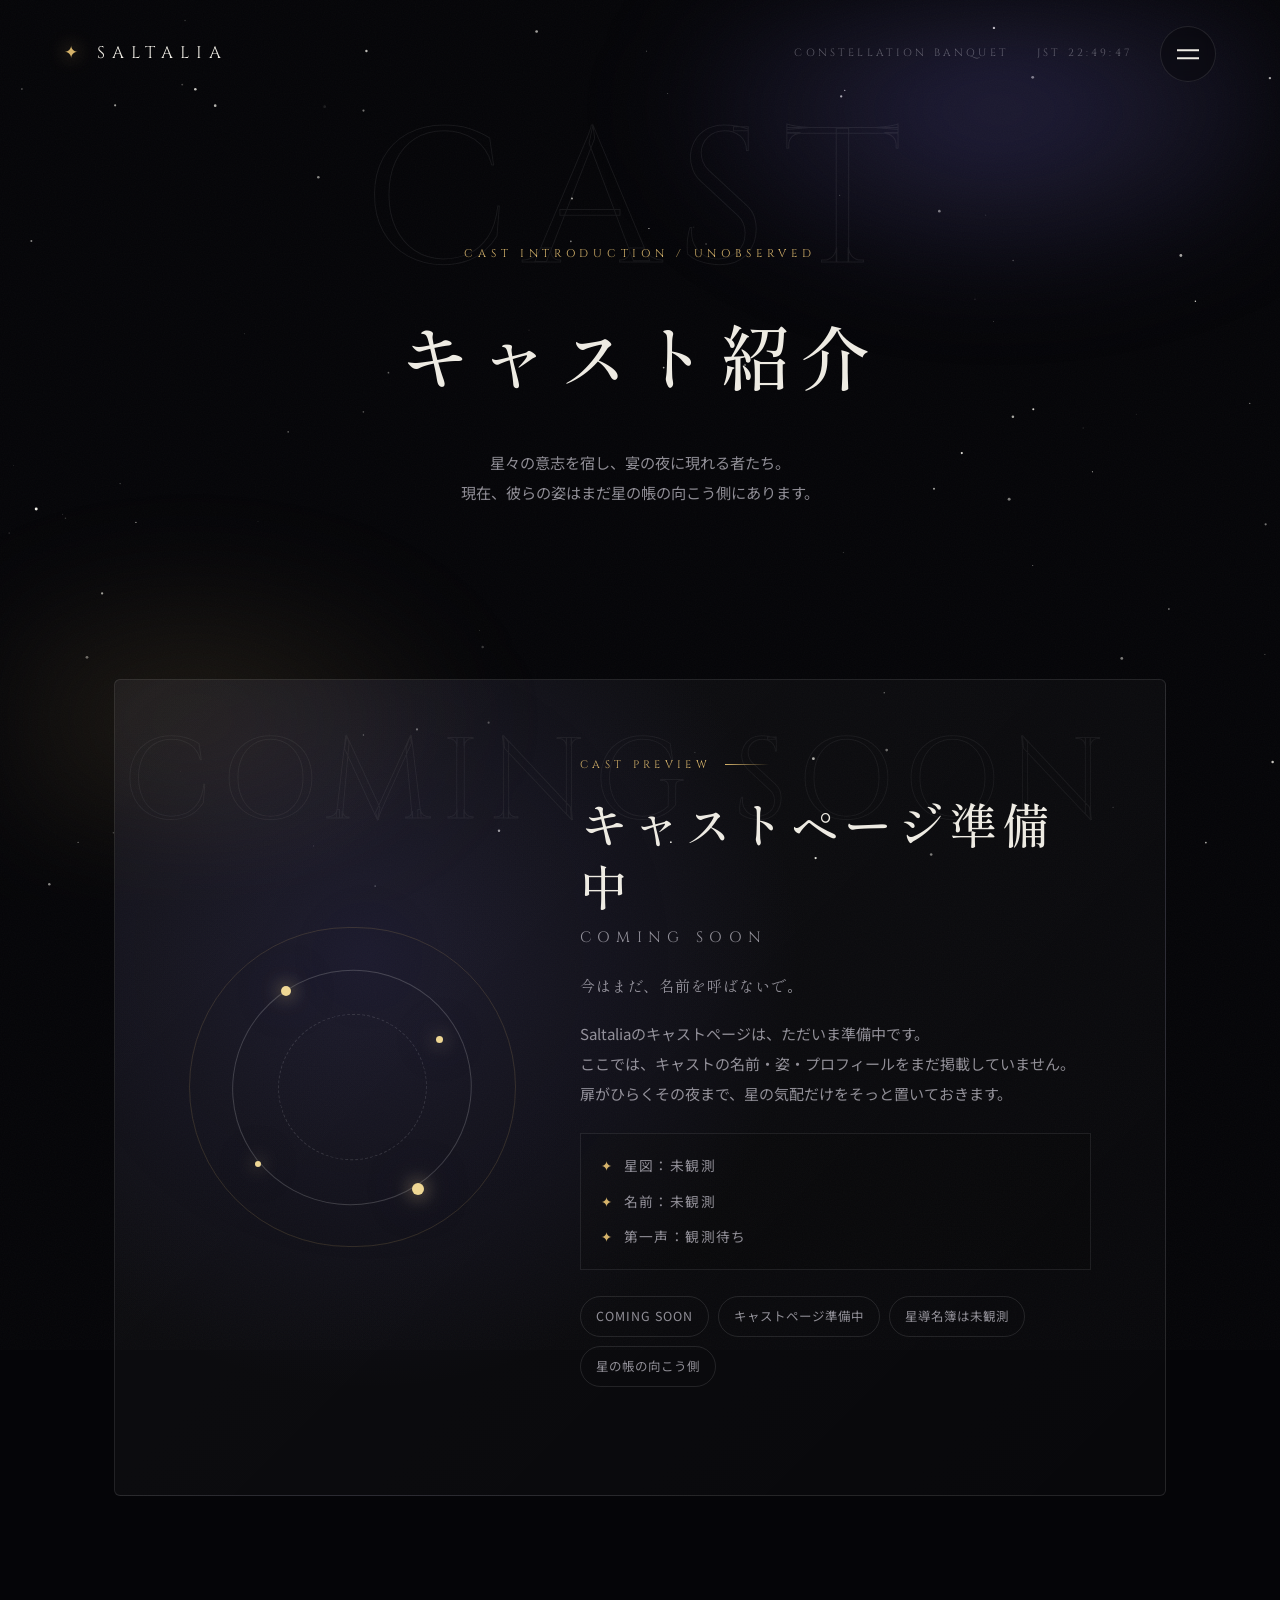
==== commit ff8b942b: "Add files via upload" ====
--- a/cast.html
+++ b/cast.html
@@ -4,7 +4,7 @@
   <meta charset="utf-8" />
   <meta name="viewport" content="width=device-width, initial-scale=1" />
   <title>キャスト紹介｜Saltalia</title>
-  <meta name="description" content="Saltalia キャスト紹介ページ。牡羊座の星導、ヘレ・クリュソスのプロフィールを掲載。" />
+  <meta name="description" content="Saltalia キャスト紹介ページ。キャストページは準備中です。" />
   <link rel="preconnect" href="https://fonts.googleapis.com">
   <link rel="preconnect" href="https://fonts.gstatic.com" crossorigin>
   <link href="https://fonts.googleapis.com/css2?family=Cinzel:wght@400;500;600&family=Shippori+Mincho:wght@400;500;600&family=Noto+Sans+JP:wght@300;400;500;600&display=swap" rel="stylesheet">
@@ -32,13 +32,13 @@
   </header>
 
   <nav class="menu" aria-label="メインメニュー">
-    <div class="menu-nav">
+    <div class="menu-nav compact-nav">
       <a href="index.html#story"><em>01</em>世界観</a>
-      <a href="index.html#lore"><em>02</em>ことば</a>
-      <a href="index.html#cast"><em>03</em>星導と星影</a>
-      <a href="index.html#event"><em>04</em>開催概要</a>
-      <a href="index.html#visit"><em>05</em>来訪案内</a>
-      <a href="cast.html"><em>––</em>キャスト詳細</a>
+      <a href="index.html#invitation"><em>02</em>招待状</a>
+      <a href="index.html#lore"><em>03</em>ことば</a>
+      <a href="index.html#cast"><em>04</em>星導たち</a>
+      <a href="index.html#event"><em>05</em>開催概要</a>
+      <a href="cast.html"><em>––</em>キャスト紹介（準備中）</a>
     </div>
     <div class="menu-aside">
       <p>CONSTELLATION<br>ROLEPLAY EVENT</p>
@@ -48,77 +48,59 @@
   </nav>
 
   <main>
-    <section class="page-hero">
+    <section class="page-hero teaser-hero">
       <p class="hero-word" aria-hidden="true">CAST</p>
-      <p class="hero-eyebrow">CAST INTRODUCTION</p>
+      <p class="hero-eyebrow">CAST INTRODUCTION / UNOBSERVED</p>
       <h1 class="reveal is-visible">キャスト紹介</h1>
       <p class="lead-center reveal is-visible">
         星々の意志を宿し、宴の夜に現れる者たち。<br>
-        現在公開中のキャストは、ヘレ・クリュソス。
+        現在、彼らの姿はまだ星の帳の向こう側にあります。
       </p>
     </section>
 
-    <!-- ==================== helle ==================== -->
-    <section class="chapter cast-detail" id="helle">
-      <article class="cast-panel">
-        <div class="cast-figure reveal">
-          <span class="sign">ARIES ♈</span>
-          <img src="assets/helle.png" alt="ヘレ・クリュソスの正面・背面・側面の資料画像" />
+    <section class="chapter coming-soon-section" id="coming-soon">
+      <article class="coming-soon-card reveal is-visible">
+        <div class="soon-orbit" aria-hidden="true">
+          <span></span><span></span><span></span><span></span>
         </div>
-        <div class="cast-info">
-          <p class="role reveal">ARIES — 牡羊座の星導</p>
-          <h2 class="cast-name reveal">ヘレ・クリュソス</h2>
-          <p class="cast-name-en reveal">Helle Chrysos</p>
-          <p class="cast-catch reveal">あたたかく、寂しく、まっすぐに。<br>夜に迷ったあなたを迎える、星の少年。</p>
-          <p class="reveal">
-            人懐っこく、少し甘えるような口調で距離を縮めてくる少年。
-            最初は静かで儚げに、けれど言葉を重ねるうちにだんだんと心を開き、
-            嬉しそうにはしゃぎながら、まっすぐな瞳で君の話を聞きたがる。
+        <div class="soon-copy">
+          <p class="role">CAST PREVIEW</p>
+          <h2 class="cast-name">キャストページ準備中</h2>
+          <p class="cast-name-en">COMING SOON</p>
+          <p class="cast-catch">今はまだ、名前を呼ばないで。</p>
+          <p>
+            Saltaliaのキャストページは、ただいま準備中です。<br>
+            ここでは、キャストの名前・姿・プロフィールをまだ掲載していません。<br>
+            扉がひらくその夜まで、星の気配だけをそっと置いておきます。
           </p>
-          <p class="reveal">
-            誰かを大切に思う気持ちは、たしかに残っている。なのに、肝心な記憶だけが欠けている。
-            明るく振る舞っていても、ふとした瞬間に寂しさがにじむのは、
-            「覚えていたいのに、忘れてしまう」——そんな切なさを、ずっと抱えているから。
-          </p>
-          <p class="reveal">
-            ほしるべとして来訪者を導く存在でありながら、彼自身もまた、星に何かを捧げている。
-            だからだろうか。楽しい時間が終わりに近づくと、「もう帰っちゃうの？」と、
-            別れを惜しむ感情を隠せなくなる。忘れることを、誰よりも怖がっている少年。
-          </p>
-
-          <div class="profile reveal">
-            <div><span>星座</span><strong>牡羊座 ♈</strong></div>
-            <div><span>一人称</span><strong>ぼく</strong></div>
-            <div><span>性別</span><strong>男性</strong></div>
-            <div><span>年齢</span><strong>17歳前後の少年のような姿</strong></div>
-            <div><span>性格</span><strong>優しい / 人懐っこい / 寂しがり / 甘えたがり</strong></div>
-            <div><span>役割</span><strong>夜に迷った人間を導く、ほしるべ</strong></div>
+          <div class="teaser-list">
+            <span>星図：未観測</span>
+            <span>名前：未観測</span>
+            <span>第一声：観測待ち</span>
           </div>
-
-          <div class="quote reveal">
-            <p>「ようこそ、来訪者さん。ぼくは牡羊座のほしるべ、ヘレ・クリュソス。」</p>
-            <p>「今日はここで、君のことをたくさん教えてほしいな。名前も、好きなことも、忘れたくないことも。」</p>
-            <p>「……ふふ、大丈夫。ぼくがちゃんと、君のそばで聞いているから。」</p>
-          </div>
-
-          <div class="notice reveal">
-            <h3>忘れてしまっても——</h3>
-            <p>君を大切に思ったことだけは、きっと残っている。覚えていたい。忘れたくない。だから今、君のことを聞かせて。</p>
-          </div>
-
-          <ul class="cast-tags reveal">
-            <li>人懐っこい</li>
-            <li>甘えたがり</li>
-            <li>寂しがり</li>
-            <li>少し儚い</li>
-            <li>感情が素直</li>
-            <li>忘れることを怖がっている</li>
+          <ul class="cast-tags">
+            <li>COMING SOON</li>
+            <li>キャストページ準備中</li>
+            <li>星導名簿は未観測</li>
+            <li>星の帳の向こう側</li>
           </ul>
         </div>
       </article>
     </section>
 
-    <!-- ==================== event ==================== -->
+    <section class="chapter notes-section">
+      <div class="chapter-head reveal">
+        <p class="chapter-num">UNOBSERVED NOTES</p>
+        <h2 class="chapter-title">星導名簿の余白<small>Hidden Cast Book</small></h2>
+      </div>
+      <div class="note-board">
+        <p class="note reveal">ページはあります。<br>けれど、名前はまだありません。</p>
+        <p class="note reveal" style="--d:.08s">星座は隠されています。<br>ヒントは、夜の中に少しだけ。</p>
+        <p class="note reveal" style="--d:.16s">ページが開いた日、ここに星導たちの言葉が灯ります。</p>
+        <p class="note reveal" style="--d:.24s">それまでこのページは、静かな待合室です。</p>
+      </div>
+    </section>
+
     <section class="chapter" id="event">
       <div class="chapter-head reveal">
         <p class="chapter-num">EVENT INFO</p>
@@ -127,10 +109,13 @@
       <div class="event-layout">
         <div class="reveal">
           <p class="event-date">12<b>th</b> &amp; 24<b>th</b><small>MONTHLY — 22:00 / 23:00 JST</small></p>
-          <p class="event-desc">2対2で星導と来訪者が会話する体験型ロールプレイイベント。1ローテ20分で、開催中に2回のローテーションを行う。</p>
+          <p class="event-desc">
+            2対2で星導と来訪者が会話する体験型ロールプレイイベント。<br>
+            1ローテ20分で、開催中に2回のローテーションを行います。
+          </p>
         </div>
         <ol class="timeline reveal" style="--d:.15s">
-          <li><time>21:50 – 21:52</time><p>リクイン受付</p></li>
+          <li><time>21:55</time><p>リクイン受付。<br>招待状を手に、扉の前へ。</p></li>
           <li><time>22:00</time><p>イベント開始</p></li>
           <li><time>23:00</time><p>イベント終了</p></li>
         </ol>
@@ -148,7 +133,7 @@
       <p>© SALTALIA — 星々の言葉に、耳を傾けて。</p>
       <nav aria-label="フッターメニュー">
         <a href="index.html#story">世界観</a>
-        <a href="index.html#cast">星導</a>
+        <a href="index.html#invitation">招待状</a>
         <a href="index.html#event">開催概要</a>
       </nav>
       <a class="to-top" href="#top">BACK TO TOP ↑</a>
--- a/styles.css
+++ b/styles.css
@@ -50,9 +50,9 @@
   position: fixed; inset: -50%;
   z-index: 90;
   pointer-events: none;
-  opacity: 0.045;
+  opacity: 0.032;
   background-image: url("data:image/svg+xml,%3Csvg xmlns='http://www.w3.org/2000/svg' width='160' height='160'%3E%3Cfilter id='n'%3E%3CfeTurbulence type='fractalNoise' baseFrequency='0.85' numOctaves='2'/%3E%3C/filter%3E%3Crect width='160' height='160' filter='url(%23n)'/%3E%3C/svg%3E");
-  animation: grain 9s steps(10) infinite;
+  /* light: static grain is cheaper than animating a full-screen layer */
 }
 @keyframes grain {
   0%, 100% { transform: translate(0, 0); }
@@ -114,18 +114,24 @@
    ========================================================================== */
 .sky { position: fixed; inset: 0; z-index: 0; pointer-events: none; overflow: hidden; }
 #starCanvas { position: absolute; inset: 0; width: 100%; height: 100%; }
-.sky-glow-1, .sky-glow-2 { position: absolute; inset: 0; filter: blur(90px); }
+.sky-glow-1, .sky-glow-2 { position: absolute; inset: 0; filter: blur(48px); }
 .sky-glow-1 {
   background: radial-gradient(ellipse 40% 30% at 78% 12%, rgba(90, 82, 160, 0.35), transparent 70%);
-  animation: skyDrift 18s ease-in-out infinite alternate;
+  /* light: keep the glow, skip the expensive full-screen blur animation */
 }
 .sky-glow-2 {
   background: radial-gradient(ellipse 35% 28% at 15% 80%, rgba(214, 179, 106, 0.12), transparent 70%);
-  animation: skyDrift 24s ease-in-out infinite alternate-reverse;
+  /* light: keep the glow, skip the expensive full-screen blur animation */
 }
 @keyframes skyDrift { from { transform: translate3d(-1.5%, -1%, 0); } to { transform: translate3d(1.5%, 1.5%, 0) scale(1.06); } }
 
 main, .site-footer { position: relative; z-index: 1; }
+
+.chapter, .visit, .page-hero {
+  content-visibility: auto;
+  contain-intrinsic-size: 900px;
+}
+.hero { content-visibility: visible; }
 
 /* ==========================================================================
    header / menu
@@ -177,7 +183,7 @@
   border: 1px solid var(--line);
   border-radius: 50%;
   background: rgba(5, 5, 8, 0.4);
-  backdrop-filter: blur(12px);
+  backdrop-filter: blur(6px);
   cursor: pointer;
   display: grid; place-items: center;
   transition: border-color 0.4s ease, transform 0.4s var(--ease);
@@ -198,8 +204,8 @@
 .menu {
   position: fixed; inset: 0; z-index: 115;
   background: rgba(5, 5, 8, 0.9);
-  backdrop-filter: blur(28px);
-  -webkit-backdrop-filter: blur(28px);
+  backdrop-filter: blur(16px);
+  -webkit-backdrop-filter: blur(16px);
   display: grid;
   grid-template-columns: 1fr auto;
   align-items: center;
@@ -272,9 +278,8 @@
     linear-gradient(100deg, var(--bg) 22%, rgba(5, 5, 8, 0.55) 55%, rgba(5, 5, 8, 0.35) 74%, var(--bg) 100%),
     linear-gradient(to top, var(--bg) 4%, transparent 36%),
     linear-gradient(to bottom, rgba(5, 5, 8, 0.8) 0%, transparent 32%),
-    url("assets/saltalia-hero-clean.png") 68% center / cover no-repeat;
+    url("assets/saltalia-hero-clean.webp") 68% center / cover no-repeat;
   transform: scale(1.06);
-  will-change: transform;
   animation: heroZoom 3.2s var(--ease) forwards;
 }
 @keyframes heroZoom { from { transform: scale(1.16); filter: blur(6px); } to { transform: scale(1.06); filter: blur(0); } }
@@ -386,7 +391,7 @@
   box-shadow: 0 8px 30px rgba(214, 179, 106, 0.2);
 }
 .btn-gold:hover { background-position: 100% 0; box-shadow: 0 16px 44px rgba(214, 179, 106, 0.32); }
-.btn-line { border: 1px solid var(--line); color: var(--text); background: rgba(255, 255, 255, 0.03); backdrop-filter: blur(8px); }
+.btn-line { border: 1px solid var(--line); color: var(--text); background: rgba(255, 255, 255, 0.03); backdrop-filter: blur(6px); }
 .btn-line:hover { border-color: var(--line-gold); background: rgba(214, 179, 106, 0.06); }
 
 /* ==========================================================================
@@ -493,7 +498,7 @@
   overflow: hidden;
 }
 .constellation::after {
-  content: "CONSTELLATION — ARIES";
+  content: "STAR MAP — SALTALIA";
   position: absolute; left: 18px; bottom: 14px;
   font-family: var(--serif-en);
   font-size: 0.58rem; letter-spacing: 0.3em;
@@ -952,3 +957,313 @@
   .marquee-track span { font-size: 0.9rem; }
   .visit-meta { flex-direction: column; gap: 12px; }
 }
+
+
+/* ========================================================================
+   coming soon
+   ======================================================================== */
+.coming-soon-section { padding-top: clamp(80px, 10vh, 130px); }
+.coming-soon-card {
+  position: relative;
+  display: grid;
+  grid-template-columns: minmax(280px, 0.78fr) 1.22fr;
+  gap: clamp(34px, 5vw, 70px);
+  align-items: center;
+  padding: clamp(38px, 6vw, 74px);
+  border: 1px solid var(--line);
+  border-radius: 6px;
+  overflow: hidden;
+  background:
+    radial-gradient(circle at 24% 34%, rgba(90, 82, 160, 0.2), transparent 45%),
+    linear-gradient(135deg, rgba(255, 255, 255, 0.045), rgba(255, 255, 255, 0.015));
+}
+.coming-soon-card::before {
+  content: "COMING SOON";
+  position: absolute;
+  right: clamp(18px, 4vw, 54px);
+  top: clamp(16px, 4vw, 46px);
+  font-family: var(--serif-en);
+  font-size: clamp(2.6rem, 9vw, 7.5rem);
+  line-height: 1;
+  letter-spacing: 0.08em;
+  color: transparent;
+  -webkit-text-stroke: 1px rgba(255, 255, 255, 0.055);
+  pointer-events: none;
+  white-space: nowrap;
+}
+.soon-orbit {
+  position: relative;
+  min-height: 320px;
+  border: 1px solid rgba(214, 179, 106, 0.16);
+  border-radius: 999px;
+  display: grid;
+  place-items: center;
+  isolation: isolate;
+}
+.soon-orbit::before,
+.soon-orbit::after {
+  content: "";
+  position: absolute;
+  inset: 13%;
+  border: 1px solid rgba(255, 255, 255, 0.18);
+  border-radius: 50%;
+  transform: rotate(-16deg);
+  animation: soonSpin 34s linear infinite;
+}
+.soon-orbit::after {
+  inset: 27%;
+  border-style: dashed;
+  opacity: 0.72;
+  animation-duration: 48s;
+  animation-direction: reverse;
+}
+.soon-orbit span {
+  position: absolute;
+  width: 10px;
+  height: 10px;
+  border-radius: 999px;
+  background: var(--gold-bright);
+  box-shadow: 0 0 18px rgba(240, 216, 148, 0.8), 0 0 44px rgba(90, 82, 160, 0.6);
+}
+.soon-orbit span:nth-child(1) { left: 28%; top: 18%; }
+.soon-orbit span:nth-child(2) { right: 22%; top: 34%; width: 7px; height: 7px; }
+.soon-orbit span:nth-child(3) { left: 20%; bottom: 25%; width: 6px; height: 6px; }
+.soon-orbit span:nth-child(4) { right: 28%; bottom: 16%; width: 12px; height: 12px; }
+.soon-orbit::marker { display: none; }
+.soon-copy { position: relative; z-index: 1; }
+.soon-copy .role {
+  font-family: var(--serif-en);
+  font-size: 0.68rem;
+  letter-spacing: 0.4em;
+  color: var(--gold);
+  margin-bottom: 16px;
+  display: flex;
+  align-items: center;
+  gap: 14px;
+}
+.soon-copy .role::after { content: ""; width: 44px; height: 1px; background: linear-gradient(90deg, var(--gold), transparent); }
+.soon-copy > p { color: var(--muted); font-size: 0.94rem; margin-bottom: 18px; }
+@keyframes soonSpin { to { transform: rotate(344deg); } }
+
+@media (max-width: 1024px) {
+  .coming-soon-card { grid-template-columns: 1fr; }
+  .soon-orbit { min-height: 260px; }
+}
+
+@media (max-width: 520px) {
+  .coming-soon-card { padding: 30px 22px; }
+  .soon-orbit { min-height: 210px; }
+}
+
+
+/* ========================================================================
+   mystic additions — lightweight text sections
+   ======================================================================== */
+.compact-nav a {
+  padding-top: 9px;
+  padding-bottom: 9px;
+  font-size: clamp(1.35rem, 3.7vw, 2.45rem);
+}
+.invitation-section { padding-top: clamp(70px, 10vh, 120px); }
+.invitation-card {
+  position: relative;
+  max-width: 900px;
+  margin: 0 auto;
+  padding: clamp(34px, 6vw, 70px);
+  border: 1px solid rgba(214, 179, 106, 0.26);
+  border-radius: 6px;
+  background:
+    radial-gradient(circle at 80% 20%, rgba(90, 82, 160, 0.16), transparent 42%),
+    linear-gradient(135deg, rgba(214, 179, 106, 0.08), rgba(255, 255, 255, 0.018));
+  box-shadow: 0 22px 80px rgba(0, 0, 0, 0.22);
+  overflow: hidden;
+}
+.invitation-card::before,
+.invitation-card::after {
+  content: "";
+  position: absolute;
+  inset: 18px;
+  border: 1px solid rgba(255, 255, 255, 0.065);
+  border-radius: 4px;
+  pointer-events: none;
+}
+.invitation-card::after {
+  inset: auto 28px 28px auto;
+  width: 140px;
+  height: 140px;
+  border-color: rgba(214, 179, 106, 0.18);
+  border-radius: 50%;
+}
+.invitation-card .seal {
+  position: absolute;
+  right: clamp(32px, 7vw, 90px);
+  top: clamp(28px, 5vw, 62px);
+  width: 54px;
+  height: 54px;
+  display: grid;
+  place-items: center;
+  border: 1px solid rgba(214, 179, 106, 0.34);
+  border-radius: 50%;
+  color: var(--gold-bright);
+  text-shadow: 0 0 18px rgba(240, 216, 148, 0.5);
+}
+.letter-label {
+  font-family: var(--serif-en);
+  font-size: 0.68rem;
+  letter-spacing: 0.42em;
+  color: var(--gold);
+  margin-bottom: 20px;
+}
+.invitation-card h3 {
+  max-width: 690px;
+  font-family: var(--serif-jp);
+  font-weight: 500;
+  font-size: clamp(1.55rem, 3.8vw, 2.8rem);
+  line-height: 1.6;
+  letter-spacing: 0.09em;
+  margin-bottom: 28px;
+}
+.invitation-card p:not(.seal):not(.letter-label) {
+  max-width: 690px;
+  color: var(--muted);
+  font-size: 0.96rem;
+  margin-bottom: 18px;
+}
+.letter-signature {
+  display: flex;
+  flex-wrap: wrap;
+  gap: 10px 20px;
+  align-items: baseline;
+  margin-top: 34px;
+  padding-top: 22px;
+  border-top: 1px solid var(--line);
+}
+.letter-signature span {
+  font-family: var(--serif-en);
+  font-size: 0.68rem;
+  letter-spacing: 0.36em;
+  color: var(--faint);
+}
+.letter-signature strong {
+  font-family: var(--serif-jp);
+  font-weight: 500;
+  color: var(--gold-bright);
+  letter-spacing: 0.08em;
+}
+.experience-grid {
+  display: grid;
+  grid-template-columns: repeat(3, 1fr);
+  gap: 18px;
+}
+.experience-card {
+  position: relative;
+  min-height: 270px;
+  padding: 30px 26px;
+  border: 1px solid var(--line);
+  border-radius: 6px;
+  background:
+    radial-gradient(circle at 80% 20%, rgba(90, 82, 160, 0.14), transparent 46%),
+    rgba(255, 255, 255, 0.024);
+  transition: transform 0.45s var(--ease), border-color 0.45s ease, background 0.45s ease;
+  overflow: hidden;
+}
+.experience-card:hover {
+  transform: translateY(-6px);
+  border-color: var(--line-gold);
+  background: rgba(214, 179, 106, 0.045);
+}
+.experience-card::after {
+  content: "✦";
+  position: absolute;
+  right: 24px;
+  bottom: 18px;
+  font-family: var(--serif-en);
+  color: rgba(214, 179, 106, 0.42);
+  font-size: 1.2rem;
+}
+.experience-card .card-no {
+  font-family: var(--serif-en);
+  font-size: 0.72rem;
+  letter-spacing: 0.32em;
+  color: var(--gold);
+}
+.experience-card h3 {
+  margin: 26px 0 16px;
+  font-family: var(--serif-jp);
+  font-weight: 500;
+  font-size: 1.25rem;
+  letter-spacing: 0.12em;
+}
+.experience-card p {
+  color: var(--muted);
+  font-size: 0.9rem;
+  line-height: 1.95;
+}
+.note-board {
+  display: grid;
+  grid-template-columns: repeat(4, 1fr);
+  gap: 14px;
+}
+.note {
+  position: relative;
+  min-height: 160px;
+  padding: 24px 22px;
+  border: 1px solid rgba(255, 255, 255, 0.085);
+  border-radius: 4px;
+  background: rgba(255, 255, 255, 0.026);
+  color: var(--muted);
+  font-family: var(--serif-jp);
+  font-size: 0.94rem;
+  line-height: 2;
+  letter-spacing: 0.05em;
+}
+.note::before {
+  content: "OBS.";
+  display: block;
+  margin-bottom: 16px;
+  font-family: var(--serif-en);
+  font-size: 0.6rem;
+  letter-spacing: 0.32em;
+  color: var(--gold);
+}
+.note::after {
+  content: "";
+  position: absolute;
+  right: 18px;
+  top: 18px;
+  width: 8px;
+  height: 8px;
+  border-radius: 50%;
+  background: rgba(240, 216, 148, 0.72);
+  box-shadow: 0 0 18px rgba(240, 216, 148, 0.55);
+}
+.teaser-list {
+  display: grid;
+  gap: 8px;
+  margin: 24px 0 4px;
+  padding: 18px 20px;
+  border: 1px solid rgba(255, 255, 255, 0.085);
+  background: rgba(0, 0, 0, 0.12);
+}
+.teaser-list span {
+  color: var(--muted);
+  font-size: 0.86rem;
+  letter-spacing: 0.1em;
+}
+.teaser-list span::before {
+  content: "✦";
+  color: var(--gold);
+  margin-right: 10px;
+}
+.teaser-hero .lead-center { max-width: 760px; }
+
+@media (max-width: 1024px) {
+  .experience-grid, .note-board { grid-template-columns: repeat(2, 1fr); }
+}
+@media (max-width: 720px) {
+  .compact-nav a { font-size: clamp(1.2rem, 7vw, 1.9rem); }
+  .experience-grid, .note-board { grid-template-columns: 1fr; }
+  .experience-card { min-height: auto; }
+  .note { min-height: auto; }
+  .invitation-card .seal { position: static; margin-bottom: 18px; }
+}
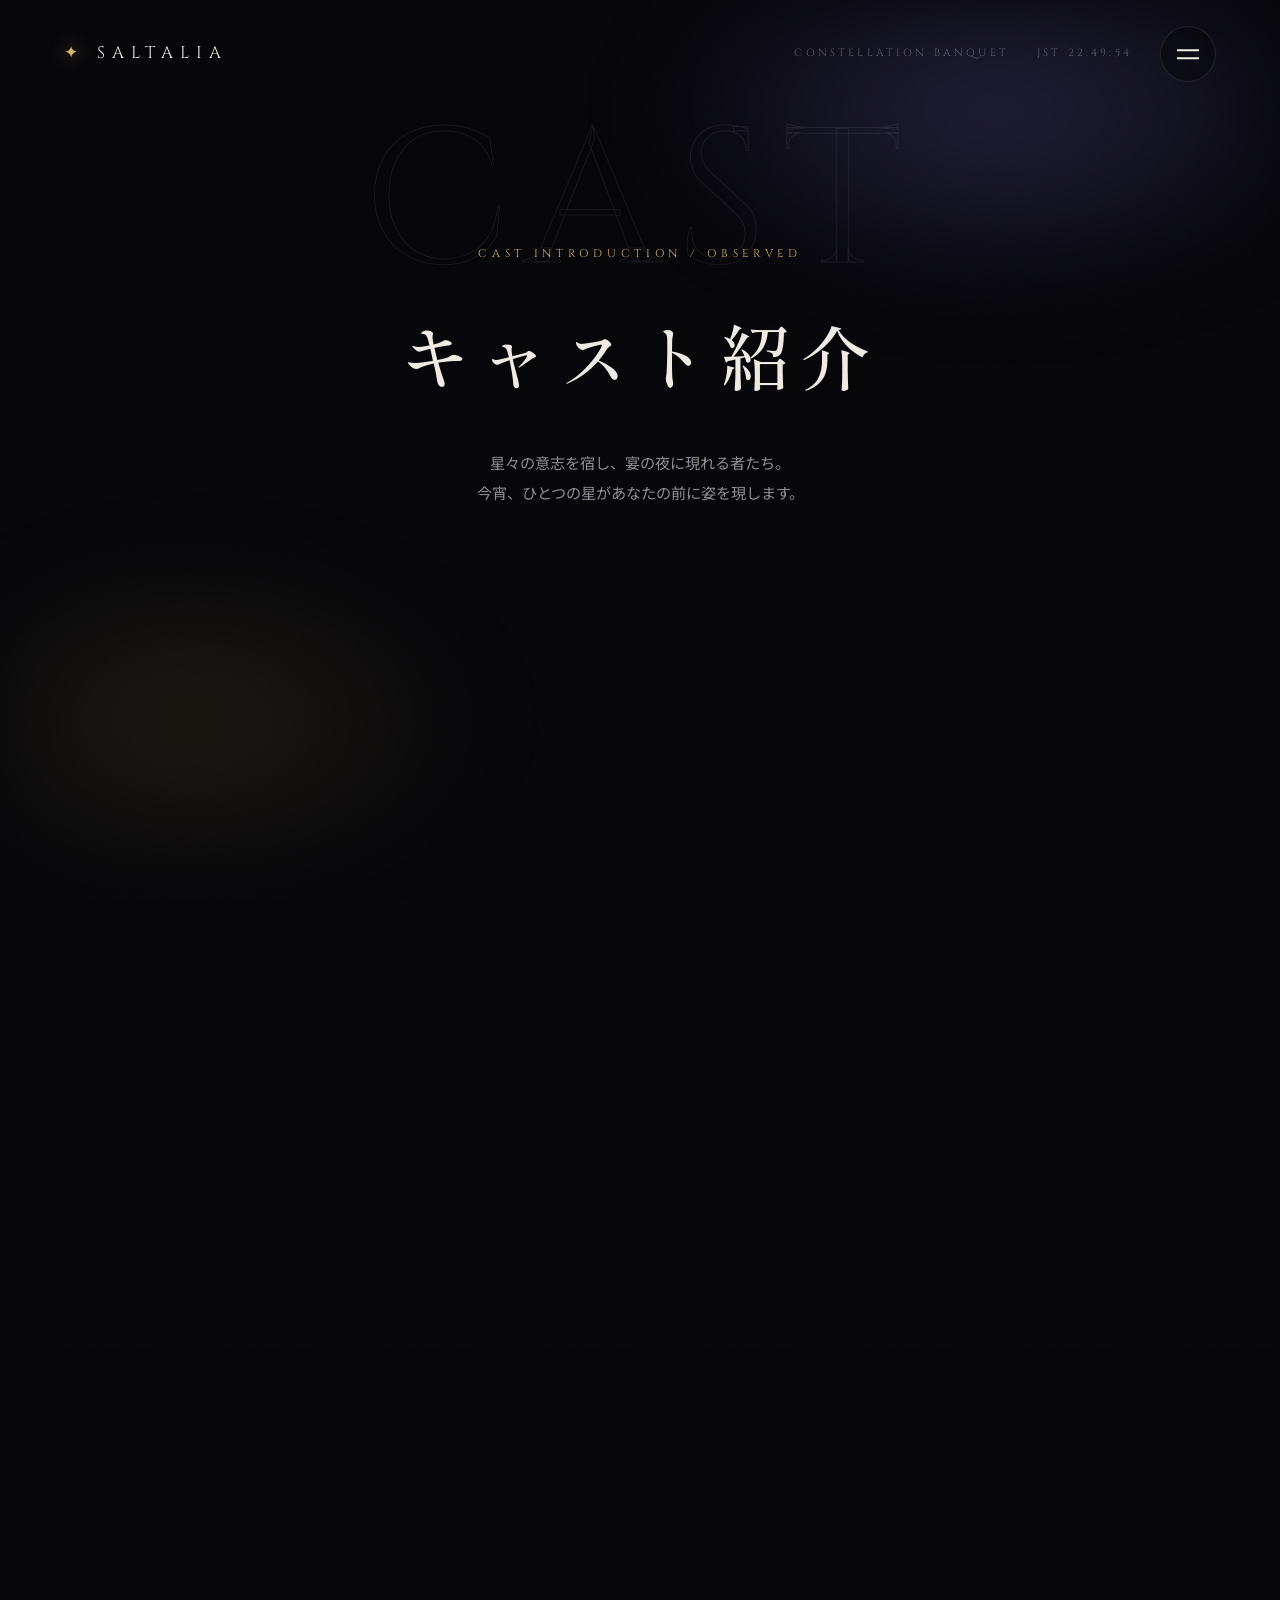
==== commit 456f47a0: "Update cast.html" ====
--- a/cast.html
+++ b/cast.html
@@ -4,7 +4,7 @@
   <meta charset="utf-8" />
   <meta name="viewport" content="width=device-width, initial-scale=1" />
   <title>キャスト紹介｜Saltalia</title>
-  <meta name="description" content="Saltalia キャスト紹介ページ。キャストページは準備中です。" />
+  <meta name="description" content="Saltalia キャスト紹介ページ。ふたご座の星導、アナスタシア（アーニャ）を紹介します。" />
   <link rel="preconnect" href="https://fonts.googleapis.com">
   <link rel="preconnect" href="https://fonts.gstatic.com" crossorigin>
   <link href="https://fonts.googleapis.com/css2?family=Cinzel:wght@400;500;600&family=Shippori+Mincho:wght@400;500;600&family=Noto+Sans+JP:wght@300;400;500;600&display=swap" rel="stylesheet">
@@ -38,7 +38,7 @@
       <a href="index.html#lore"><em>03</em>ことば</a>
       <a href="index.html#cast"><em>04</em>星導たち</a>
       <a href="index.html#event"><em>05</em>開催概要</a>
-      <a href="cast.html"><em>––</em>キャスト紹介（準備中）</a>
+      <a href="cast.html"><em>––</em>キャスト紹介</a>
     </div>
     <div class="menu-aside">
       <p>CONSTELLATION<br>ROLEPLAY EVENT</p>
@@ -50,55 +50,56 @@
   <main>
     <section class="page-hero teaser-hero">
       <p class="hero-word" aria-hidden="true">CAST</p>
-      <p class="hero-eyebrow">CAST INTRODUCTION / UNOBSERVED</p>
+      <p class="hero-eyebrow">CAST INTRODUCTION / OBSERVED</p>
       <h1 class="reveal is-visible">キャスト紹介</h1>
       <p class="lead-center reveal is-visible">
         星々の意志を宿し、宴の夜に現れる者たち。<br>
-        現在、彼らの姿はまだ星の帳の向こう側にあります。
+        今宵、ひとつの星があなたの前に姿を現します。
       </p>
     </section>
 
-    <section class="chapter coming-soon-section" id="coming-soon">
-      <article class="coming-soon-card reveal is-visible">
-        <div class="soon-orbit" aria-hidden="true">
-          <span></span><span></span><span></span><span></span>
-        </div>
-        <div class="soon-copy">
-          <p class="role">CAST PREVIEW</p>
-          <h2 class="cast-name">キャストページ準備中</h2>
-          <p class="cast-name-en">COMING SOON</p>
-          <p class="cast-catch">今はまだ、名前を呼ばないで。</p>
-          <p>
-            Saltaliaのキャストページは、ただいま準備中です。<br>
-            ここでは、キャストの名前・姿・プロフィールをまだ掲載していません。<br>
-            扉がひらくその夜まで、星の気配だけをそっと置いておきます。
-          </p>
-          <div class="teaser-list">
-            <span>星図：未観測</span>
-            <span>名前：未観測</span>
-            <span>第一声：観測待ち</span>
+    <section class="chapter cast-detail" id="anastasia">
+      <div class="chapter-head reveal is-visible">
+        <p class="chapter-num">GEMINI / CAST 01</p>
+        <h2 class="chapter-title">ふたご座の星導<small>Anastasia</small></h2>
+      </div>
+
+      <article class="cast-panel reveal is-visible">
+        <figure class="cast-figure cast-photo">
+          <img src="assets/anastasia.png" alt="アナスタシア（アーニャ）のキャスト写真" loading="eager">
+        </figure>
+
+        <div class="cast-info">
+          <p class="role">ふたご座の星導</p>
+          <h2 class="cast-name">アナスタシア<span class="cast-nickname">（アーニャ）</span></h2>
+          
+          <p class="cast-catch">弟を愛し、弟と生きることを選んだ、ふたご座のお兄ちゃん。</p>
+
+          <div class="profile">
+            <div class="profile-wide">
+              <span>星座</span>
+              <strong>ふたご座のお兄ちゃんだよ！ えっ？ 男の子に見えないって？<br>
+                えへへ～！ ボク、かわいいでしょ～！</strong>
+            </div>
+            <div class="profile-wide">
+              <span>どんな星導</span>
+              <strong>弟のシエルを誰よりも大切に想う、明るく人懐っこい星導。<br>来訪者へ甘い言葉を投げかけながら、自分だけの運命の王子さまを探している。<br>かわいらしい笑顔の奥には、弟への深い愛情と、運命への強い憧れを秘めている。</strong>
+            </div>
+            <div class="profile-wide">
+              <span>願い</span>
+              <strong>弟のシエルを蘇らせてもらったの。<br>そして、これからもずっと一緒にいられることが願い、かな。</strong>
+            </div>
           </div>
-          <ul class="cast-tags">
-            <li>COMING SOON</li>
-            <li>キャストページ準備中</li>
-            <li>星導名簿は未観測</li>
-            <li>星の帳の向こう側</li>
-          </ul>
+
+          <div class="quote">
+            <span class="quote-label">一言</span>
+            <p>「こんばんは、来訪者さん♡</p>
+            <p>キミはボクの運命の王子さま……なのかな？」</p>
+          </div>
+
+
         </div>
       </article>
-    </section>
-
-    <section class="chapter notes-section">
-      <div class="chapter-head reveal">
-        <p class="chapter-num">UNOBSERVED NOTES</p>
-        <h2 class="chapter-title">星導名簿の余白<small>Hidden Cast Book</small></h2>
-      </div>
-      <div class="note-board">
-        <p class="note reveal">ページはあります。<br>けれど、名前はまだありません。</p>
-        <p class="note reveal" style="--d:.08s">星座は隠されています。<br>ヒントは、夜の中に少しだけ。</p>
-        <p class="note reveal" style="--d:.16s">ページが開いた日、ここに星導たちの言葉が灯ります。</p>
-        <p class="note reveal" style="--d:.24s">それまでこのページは、静かな待合室です。</p>
-      </div>
     </section>
 
     <section class="chapter" id="event">
